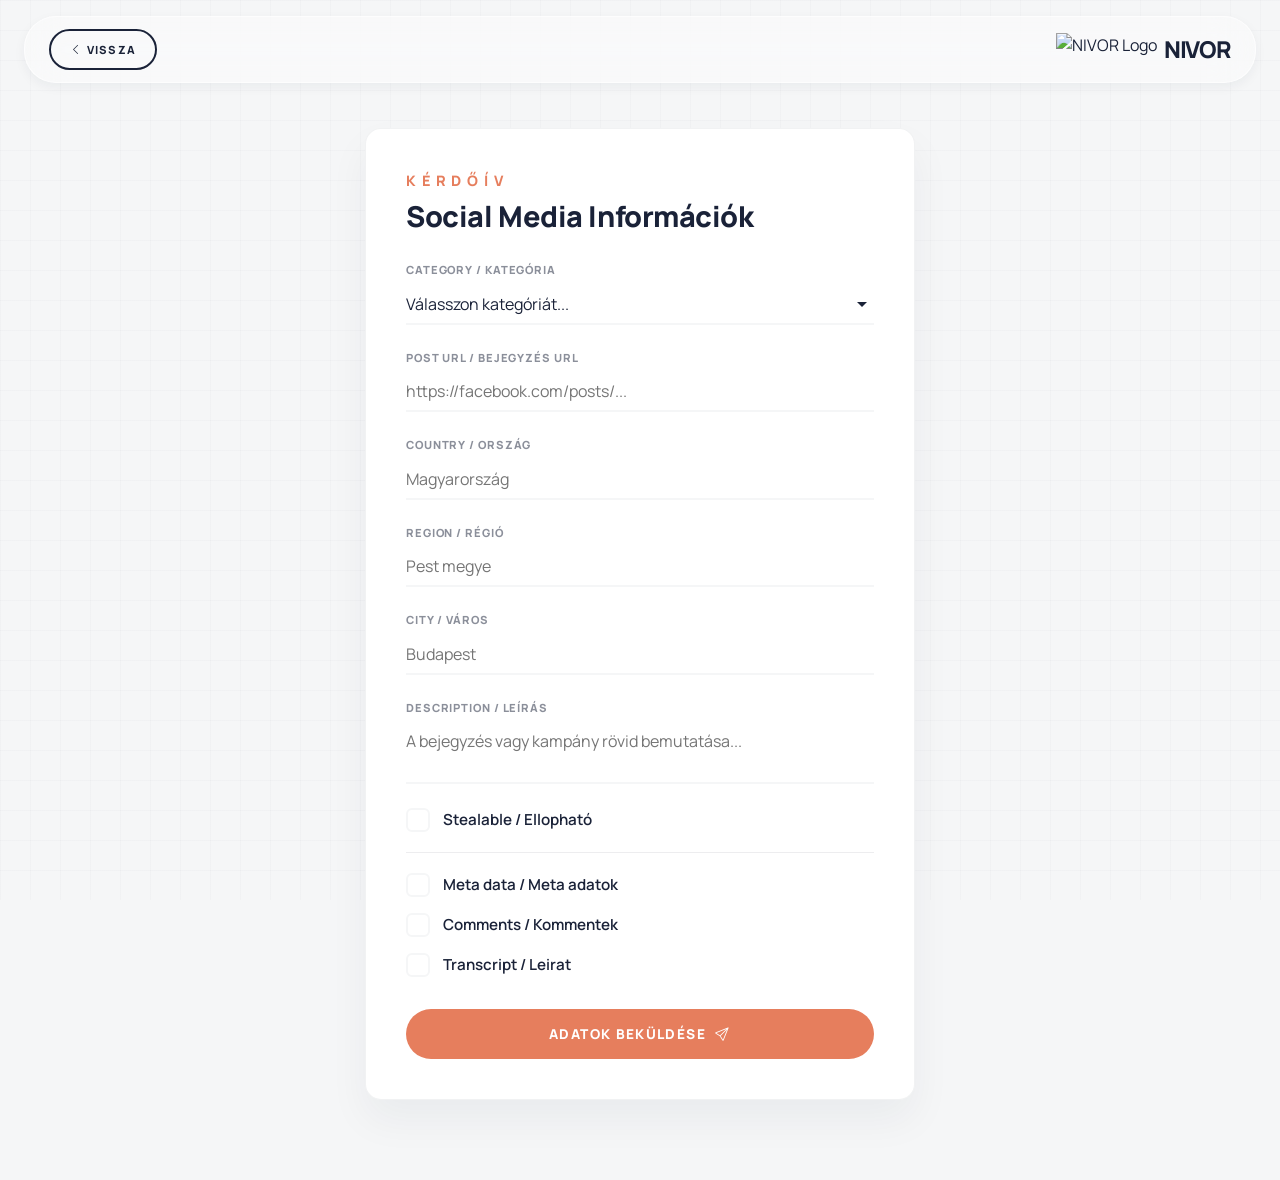
==== social-media-form.html @ d54afda8 "Initiation" ====
<!DOCTYPE html>
<html lang="hu">
<head>
    <meta charset="UTF-8">
    <meta name="viewport" content="width=device-width, initial-scale=1.0">
    <title>NIVOR | Social Media Információk</title>
    <!-- External Dependencies -->
    <link rel="stylesheet" href="https://cdn.jsdelivr.net/npm/bootstrap-icons@1.11.3/font/bootstrap-icons.min.css">
    <link href="https://fonts.googleapis.com/css2?family=Manrope:wght@400;500;600;800&display=swap" rel="stylesheet">
    <!-- NIVOR Brand System -->
    <link rel="stylesheet" href="nivor.css">
    <style>
        /* Compact page-specific layout & form elements */
        body {
            background-color: var(--brand-platinum);
            position: relative;
            min-height: 100vh;
        }

        /* Digital Mesh Background Pattern */
        .bg-pattern {
            position: fixed;
            inset: 0;
            z-index: -1;
            background-image: 
                linear-gradient(rgba(26, 34, 56, 0.02) 1px, transparent 1px),
                linear-gradient(90deg, rgba(26, 34, 56, 0.02) 1px, transparent 1px);
            background-size: 30px 30px;
            pointer-events: none;
        }

        /* Floating Compact Navbar */
        .nvr-navbar {
            position: fixed;
            top: 1rem;
            left: 1.5rem;
            right: 1.5rem;
            z-index: 100;
            padding: 0.75rem 1.5rem;
            display: flex;
            align-items: center;
            justify-content: space-between;
            box-shadow: var(--shadow-subtle);
        }

        .navbar-actions {
            display: flex;
            align-items: center;
        }

        /* Content Spacing */
        .main-content {
            padding-top: 7rem;
            padding-bottom: 5rem;
            display: flex;
            flex-direction: column;
            align-items: center;
        }

        /* Compact Form Container Card */
        .form-container {
            width: 100%;
            max-width: 550px;
            background: var(--surface-white);
            border-radius: var(--radius-md);
            padding: 2.5rem;
            box-shadow: var(--shadow-elevated);
            border: 1px solid rgba(26, 34, 56, 0.06);
            margin-top: 1rem;
        }

        /* Form Layout & Fields */
        .form-group {
            margin-bottom: 1.5rem;
            display: flex;
            flex-direction: column;
        }
        .form-group label {
            font-size: 0.7rem;
            font-weight: 800;
            color: var(--brand-prussian-blue);
            opacity: 0.5;
            text-transform: uppercase;
            letter-spacing: 0.08em;
            margin-bottom: 0.35rem;
        }
        .form-group input[type="text"],
        .form-group input[type="url"],
        .form-group select,
        .form-group textarea {
            border: none;
            border-bottom: 2px solid var(--brand-platinum);
            background: transparent;
            padding: 0.5rem 0;
            font-family: 'Manrope', sans-serif;
            font-size: 1rem;
            color: var(--brand-prussian-blue);
            outline: none;
            border-radius: 0;
            transition: border-color 0.3s var(--ease-premium);
        }
        .form-group input[type="text"]:focus,
        .form-group input[type="url"]:focus,
        .form-group select:focus,
        .form-group textarea:focus {
            border-color: var(--brand-burnt-peach);
        }
        .form-group select {
            cursor: pointer;
            -webkit-appearance: none;
            -moz-appearance: none;
            appearance: none;
            background-image: url("data:image/svg+xml;utf8,<svg fill='%231A2238' height='24' viewBox='0 0 24 24' width='24' xmlns='http://www.w3.org/2000/svg'><path d='M7 10l5 5 5-5z'/><path d='M0 0h24v24H0z' fill='none'/></svg>");
            background-repeat: no-repeat;
            background-position: right center;
            padding-right: 2rem;
        }
        .form-group textarea {
            resize: none;
            min-height: 60px;
            overflow-y: hidden;
        }

        .field-note {
            font-size: 0.7rem;
            color: var(--brand-burnt-peach);
            margin-top: 0.3rem;
            font-weight: 600;
            display: flex;
            align-items: center;
            gap: 0.25rem;
            opacity: 0.9;
        }

        /* Checkbox Styling */
        .checkbox-group {
            margin-bottom: 2rem;
            display: flex;
            flex-direction: column;
            gap: 1rem;
        }
        .checkbox-divider {
            height: 1px;
            background-color: rgba(26, 34, 56, 0.08);
            margin: 0.25rem 0;
            width: 100%;
        }
        .checkbox-container {
            display: inline-flex;
            align-items: center;
            gap: 0.8rem;
            cursor: pointer;
            user-select: none;
            font-size: 0.95rem;
            font-weight: 600;
            color: var(--brand-prussian-blue);
        }
        .checkbox-text {
            line-height: 24px;
            display: inline-block;
        }
        .checkbox-container input {
            position: absolute;
            opacity: 0;
            cursor: pointer;
            height: 0;
            width: 0;
        }
        .checkmark {
            flex-shrink: 0;
            display: inline-block;
            position: relative;
            height: 24px;
            width: 24px;
            background-color: transparent;
            border: 2px solid var(--brand-platinum);
            border-radius: 6px;
            transition: all 0.2s var(--ease-premium);
        }
        .checkbox-container:hover input ~ .checkmark {
            border-color: var(--brand-burnt-peach);
        }
        .checkbox-container input:checked ~ .checkmark {
            background-color: var(--brand-burnt-peach);
            border-color: var(--brand-burnt-peach);
        }
        .checkmark::after {
            content: "";
            position: absolute;
            display: none;
        }
        .checkbox-container input:checked ~ .checkmark::after {
            display: block;
        }
        .checkbox-container .checkmark::after {
            left: 7px;
            top: 3px;
            width: 5px;
            height: 11px;
            border: solid white;
            border-width: 0 2px 2px 0;
            transform: rotate(45deg);
        }

        /* Error/Alert Message Banner */
        .alert-banner {
            display: none;
            background-color: var(--brand-soft-blush);
            border-left: 4px solid var(--brand-burnt-peach);
            padding: 0.8rem 1.2rem;
            border-radius: var(--radius-sm);
            margin-bottom: 1.5rem;
            color: var(--brand-prussian-blue);
            font-size: 0.9rem;
            font-weight: 600;
            align-items: center;
            gap: 0.6rem;
        }

        /* Animation utilities */
        @keyframes spin {
            0% { transform: rotate(0deg); }
            100% { transform: rotate(360deg); }
        }
        .animate-spin {
            animation: spin 1s linear infinite;
        }

        /* Success Overlay Screen */
        .success-overlay {
            position: fixed;
            inset: 0;
            background: rgba(26, 34, 56, 0.7);
            backdrop-filter: blur(8px);
            display: none;
            justify-content: center;
            align-items: center;
            z-index: 1000;
            opacity: 0;
            transition: opacity 0.3s var(--ease-premium);
        }
        .success-overlay.active {
            display: flex;
            opacity: 1;
        }
        .success-card {
            padding: 2.5rem;
            max-width: 400px;
            width: 90%;
            text-align: center;
            background: var(--surface-white);
            border-radius: var(--radius-md);
            box-shadow: var(--shadow-floating);
            transform: translateY(20px);
            transition: transform 0.4s var(--ease-premium);
            border: 1px solid rgba(255, 255, 255, 0.6);
        }
        .success-overlay.active .success-card {
            transform: translateY(0);
        }
        .success-icon {
            font-size: 3.5rem;
            color: var(--brand-burnt-peach);
            margin-bottom: 1rem;
            line-height: 1;
        }
        .success-title {
            font-size: 1.5rem;
            font-weight: 800;
            color: var(--brand-prussian-blue);
            margin-bottom: 0.5rem;
        }
        .success-desc {
            font-size: 0.95rem;
            opacity: 0.7;
            margin-bottom: 1.5rem;
        }

        /* Responsive Overrides */
        @media (max-width: 768px) {
            .nvr-navbar {
                top: 0.75rem;
                left: 1rem;
                right: 1rem;
                padding: 0.6rem 1rem;
            }
            .main-content {
                padding-top: 6rem;
            }
            .form-container {
                padding: 1.75rem 1.25rem;
                margin-top: 0.5rem;
            }
        }
    </style>
</head>
<body>
    <div class="bg-pattern"></div>

    <!-- Floating Compact Header -->
    <header class="nvr-navbar glass">
        <a href="index.html" class="btn-nvr btn-nvr--outline" style="padding: 0.6rem 1.2rem; font-size: 0.7rem; gap: 0.3rem;">
            <i class="bi bi-chevron-left"></i> Vissza
        </a>
        <div class="navbar-actions">
            <img src="https://nivor.hu/nvr-content/marka/AB_MT_logoB.png" alt="NIVOR Logo" style="height: 34px; width: auto; display: block;" />
            <span style="font-family: 'Manrope', sans-serif; font-weight: 800; font-size: 1.45rem; letter-spacing: -0.05em; color: var(--brand-prussian-blue); line-height: 1; margin-left: 0.4rem; user-select: none;">NIVOR</span>
        </div>
    </header>

    <!-- Main Content Panel -->
    <main class="editorial-wrapper main-content">
        <!-- The Questionnaire Card Container -->
        <div class="form-container">
            <span class="section-tag" style="margin-bottom: 0.5rem;">KÉRDŐÍV</span>
            <h2 style="margin-bottom: 1.75rem; font-weight: 800; font-size: 1.8rem;">Social Media Információk</h2>

            <!-- Error Banner -->
            <div class="alert-banner" id="errorBanner" role="alert">
                <i class="bi bi-exclamation-triangle-fill" style="color: var(--brand-burnt-peach); font-size: 1.1rem;"></i>
                <span id="errorText">Hiba történt az adatok ellenőrzése során.</span>
            </div>

            <!-- Questionnaire Form -->
            <form id="socialMediaForm" novalidate>
                <!-- Category dropdown -->
                <div class="form-group">
                    <label for="category">Category / Kategória</label>
                    <select id="category" name="category" required>
                        <option value="" disabled selected>Válasszon kategóriát...</option>
                        <option value="Social Media">Social Media</option>
                        <option value="News & Blogs">News & Blogs</option>
                        <option value="Booking & Reviews">Booking & Reviews</option>
                        <option value="Video Platforms">Video Platforms</option>
                        <option value="Other">Other / Egyéb</option>
                    </select>
                </div>

                <!-- Social Media Post URL -->
                <div class="form-group">
                    <label for="url">Post URL / Bejegyzés URL</label>
                    <input type="url" id="url" name="url" placeholder="https://facebook.com/posts/..." required />
                </div>

                <!-- Country input (optional, falls back to empty string in payload) -->
                <div class="form-group">
                    <label for="country">Country / Ország</label>
                    <input type="text" id="country" name="country" placeholder="Magyarország" />
                </div>

                <!-- Region input (optional, falls back to empty string in payload) -->
                <div class="form-group">
                    <label for="region">Region / Régió</label>
                    <input type="text" id="region" name="region" placeholder="Pest megye" />
                </div>

                <!-- City input (optional, falls back to empty string in payload) -->
                <div class="form-group">
                    <label for="city">City / Város</label>
                    <input type="text" id="city" name="city" placeholder="Budapest" />
                </div>

                <!-- Description textarea (optional, falls back to empty string in payload) -->
                <div class="form-group">
                    <label for="description">Description / Leírás</label>
                    <textarea id="description" name="description" placeholder="A bejegyzés vagy kampány rövid bemutatása..."></textarea>
                </div>

                <!-- Checkboxes -->
                <div class="checkbox-group">
                    <label class="checkbox-container">
                        <input type="checkbox" id="stealable" name="stealable">
                        <span class="checkmark"></span>
                        <span class="checkbox-text">Stealable / Ellopható</span>
                    </label>

                    <div class="checkbox-divider"></div>

                    <label class="checkbox-container">
                        <input type="checkbox" id="metadata" name="metadata">
                        <span class="checkmark"></span>
                        <span class="checkbox-text">Meta data / Meta adatok</span>
                    </label>

                    <label class="checkbox-container">
                        <input type="checkbox" id="comments" name="comments">
                        <span class="checkmark"></span>
                        <span class="checkbox-text">Comments / Kommentek</span>
                    </label>

                    <label class="checkbox-container">
                        <input type="checkbox" id="transcript" name="transcript">
                        <span class="checkmark"></span>
                        <span class="checkbox-text">Transcript / Leirat</span>
                    </label>
                </div>

                <!-- Submit Button -->
                <button type="submit" class="btn-nvr btn-nvr--primary" id="submitBtn" style="width: 100%; justify-content: center; gap: 0.6rem; padding: 1rem 2rem;">
                    <span>Adatok Beküldése</span> <i class="bi bi-send" id="submitIcon"></i>
                </button>
            </form>
        </div>
    </main>

    <!-- Success Modal Overlay -->
    <div class="success-overlay" id="successOverlay" role="dialog" aria-modal="true" aria-labelledby="successTitle">
        <div class="success-card glass">
            <div class="success-icon">
                <i class="bi bi-check-circle-fill"></i>
            </div>
            <h2 class="success-title" id="successTitle">Sikeres beküldés!</h2>
            <p class="success-desc">A bejegyzés adatai sikeresen továbbításra kerültek az n8n webhook felé.</p>
            <button class="btn-nvr btn-nvr--primary" id="successCloseBtn" style="width: 100%; justify-content: center; padding: 1rem 2rem;">
                Rendben
            </button>
        </div>
    </div>

    <!-- JS Logic -->
    <script>
        // Webhook URL configuration loaded dynamically from config.json
        let N8N_WEBHOOK_URL = "";

        async function loadConfig() {
            try {
                const response = await fetch('config.json');
                if (response.ok) {
                    const config = await response.json();
                    N8N_WEBHOOK_URL = config.N8N_WH_Social || "";
                } else {
                    console.warn('Nem sikerült betölteni a config.json konfigurációs fájlt.');
                }
            } catch (err) {
                console.error('Hiba a konfiguráció betöltésekor:', err);
            }
        }
        loadConfig();

        // DOM Elements
        const form = document.getElementById('socialMediaForm');
        const submitBtn = document.getElementById('submitBtn');
        const submitIcon = document.getElementById('submitIcon');
        const errorBanner = document.getElementById('errorBanner');
        const errorText = document.getElementById('errorText');
        const descriptionTextarea = document.getElementById('description');

        const successOverlay = document.getElementById('successOverlay');
        const successCloseBtn = document.getElementById('successCloseBtn');

        // Auto-resize Description Textarea based on input content
        descriptionTextarea.addEventListener('input', function() {
            this.style.height = 'auto';
            this.style.height = this.scrollHeight + 'px';
        });

        // Hide Error Banner
        function hideError() {
            errorBanner.style.display = 'none';
        }

        // Show Error Banner
        function showError(msg) {
            errorText.textContent = msg;
            errorBanner.style.display = 'flex';
            errorBanner.scrollIntoView({ behavior: 'smooth', block: 'center' });
        }

        // Open Success Screen
        function showSuccess() {
            successOverlay.classList.add('active');
            document.body.style.overflow = 'hidden'; // prevent background scroll
        }

        // Close Success Screen
        function closeSuccess() {
            successOverlay.classList.remove('active');
            document.body.style.overflow = '';
        }
        successCloseBtn.addEventListener('click', closeSuccess);

        // Form Submit Handler
        form.addEventListener('submit', async (e) => {
            e.preventDefault();
            hideError();

            // Verification of Dynamic Webhook URL from config.json
            if (!N8N_WEBHOOK_URL) {
                showError('Konfigurációs figyelmeztetés: A Webhook URL nincs megadva. Kérjük, állítsd be az N8N_WH_Social mezőt a config.json fájlban!');
                console.warn('NIVOR Integration Error: N8N_WH_Social is empty. Please set it in config.json.');
                return;
            }

            // Client-side Validation Checks
            if (!form.checkValidity()) {
                const firstInvalid = form.querySelector(':invalid');
                if (firstInvalid) firstInvalid.focus();
                showError('Kérjük, töltsd ki az összes kötelező mezőt érvényes adatokkal!');
                return;
            }

            // Gather Data
            const formData = {
                timestamp: new Date().toISOString(),
                category: document.getElementById('category').value || "",
                url: (document.getElementById('url').value || "").trim(),
                country: (document.getElementById('country').value || "").trim(),
                region: (document.getElementById('region').value || "").trim(),
                city: (document.getElementById('city').value || "").trim(),
                description: (document.getElementById('description').value || "").trim(),
                stealable: document.getElementById('stealable').checked,
                metadata: document.getElementById('metadata').checked,
                comments: document.getElementById('comments').checked,
                transcript: document.getElementById('transcript').checked
            };

            // Loading state
            submitBtn.disabled = true;
            submitBtn.querySelector('span').textContent = 'Küldés folyamatban...';
            submitIcon.className = 'bi bi-arrow-repeat animate-spin';

            try {
                // POST fetch to n8n Webhook URL
                const response = await fetch(N8N_WEBHOOK_URL, {
                    method: 'POST',
                    headers: {
                        'Content-Type': 'application/json'
                    },
                    body: JSON.stringify(formData)
                });

                if (response.ok) {
                    form.reset();
                    descriptionTextarea.style.height = 'auto'; // Reset text area height
                    showSuccess();
                } else {
                    throw new Error(`A szerver válasza: ${response.status} ${response.statusText}`);
                }
            } catch (err) {
                console.error(err);
                showError(`Nem sikerült elküldeni az adatokat a webhooknak. Ellenőrizd a kapcsolatot és a config.json fájlban megadott Webhook URL-t! Részletek: ${err.message}`);
            } finally {
                // Restore state
                submitBtn.disabled = false;
                submitBtn.querySelector('span').textContent = 'Adatok Beküldése';
                submitIcon.className = 'bi bi-send';
            }
        });
    </script>
</body>
</html>
---- nivor.css ----
/* ============================================
   NIVOR BRAND SYSTEM — nivor.css
   Master Brand Tokens & Base Styles
   Version: 5.0
   ============================================ */

/* --- 1. DESIGN TOKENS --- */
:root {
    /* Primary */
    --brand-prussian-blue: #1A2238;
    --brand-burnt-peach: #E67E5D;
    /* Secondary */
    --brand-platinum: #F5F6F7;
    --brand-soft-blush: #F8E0E0;
    --brand-pale-sky: #F1F9FC;
    --brand-luxury-mono: #0F1420;
    --brand-bone-white: #FAF9F6;
    --surface-white: #FFFFFF;
    /* Radius */
    --radius-sm: 0.5rem;
    --radius-md: 1rem;
    --radius-lg: 2rem;
    --radius-full: 9999px;
    /* Shadows */
    --shadow-subtle: 0 4px 12px rgba(26, 34, 56, 0.05);
    --shadow-elevated: 0 20px 40px rgba(26, 34, 56, 0.05);
    --shadow-floating: 0 40px 80px rgba(26, 34, 56, 0.12);
    /* Motion */
    --ease-premium: cubic-bezier(0.25, 0.8, 0.25, 1);
    --ease-out: cubic-bezier(0.23, 1, 0.32, 1);
}

/* --- 2. GLOBAL RESET --- */
* { margin: 0; padding: 0; box-sizing: border-box; }
* { -webkit-tap-highlight-color: transparent; }

body {
    background-color: var(--brand-platinum);
    color: var(--brand-prussian-blue);
    font-family: 'Manrope', sans-serif;
    overflow-x: hidden;
    line-height: 1.6;
    -webkit-font-smoothing: antialiased;
}

/* --- 3. BRAND SELECTION & SCROLLBAR --- */
::selection {
    background: rgba(230, 126, 93, 0.2);
    color: inherit;
}

::-webkit-scrollbar { width: 10px; }
::-webkit-scrollbar-track { background: var(--brand-platinum); }
::-webkit-scrollbar-thumb {
    background: var(--brand-burnt-peach);
    border-radius: 10px;
    border: 2px solid var(--brand-platinum);
}
::-webkit-scrollbar-thumb:hover { background: #d46a4a; }

/* --- 4. BASE TYPOGRAPHY --- */
h1 {
    font-size: 3.5rem;
    font-weight: 800;
    line-height: 1.05;
    letter-spacing: -0.02em;
    color: var(--brand-prussian-blue);
}
h2 {
    font-size: 2.25rem;
    font-weight: 600;
    line-height: 1.15;
    letter-spacing: -0.015em;
    color: var(--brand-prussian-blue);
}
h3 {
    font-size: 1.5rem;
    font-weight: 600;
    line-height: 1.3;
    color: var(--brand-prussian-blue);
    opacity: 0.9;
}
h4 {
    font-size: 1.1rem;
    font-weight: 800;
    line-height: 1.2;
    letter-spacing: 0.1em;
    text-transform: uppercase;
    color: var(--brand-burnt-peach);
}
p {
    font-size: 1.2rem;
    font-weight: 400;
    line-height: 1.6;
    letter-spacing: 0.01em;
    color: var(--brand-prussian-blue);
    opacity: 0.7;
}
small {
    font-size: 0.75rem;
    font-weight: 400;
    line-height: 1.4;
    letter-spacing: 0.05em;
    color: var(--brand-prussian-blue);
    opacity: 0.5;
}
a {
    color: var(--brand-burnt-peach);
    text-decoration: none;
    font-weight: 600;
    transition: opacity 0.3s var(--ease-premium);
}
a:hover { opacity: 0.8; }

/* --- 5. LAYOUT WRAPPER --- */
.editorial-wrapper {
    max-width: 1600px;
    margin: 0 auto;
    padding: 0 4rem;
    overflow-x: hidden;
}

/* --- 6. SECTION TAG --- */
.section-tag {
    font-size: 0.9rem;
    font-weight: 800;
    text-transform: uppercase;
    letter-spacing: 0.4em;
    color: var(--brand-burnt-peach);
    margin-bottom: 1.5rem;
    display: block;
}

/* --- 7. BUTTONS --- */
.btn-nvr {
    padding: 1.25rem 2.5rem;
    border-radius: var(--radius-full);
    font-weight: 800;
    text-transform: uppercase;
    letter-spacing: 0.1em;
    font-size: 0.85rem;
    font-family: 'Manrope', sans-serif;
    cursor: pointer;
    border: none;
    display: inline-flex;
    align-items: center;
    gap: 0.8rem;
    transition: transform 0.16s var(--ease-premium),
                background 0.3s var(--ease-out),
                box-shadow 0.3s var(--ease-out);
    text-decoration: none;
}
.btn-nvr:hover { transform: translateY(-4px); }
.btn-nvr:active { transform: scale(0.97); }

.btn-nvr--primary { background: var(--brand-burnt-peach); color: white; }
.btn-nvr--primary:hover { background: #d46a4a; box-shadow: var(--shadow-elevated); }
.btn-nvr--secondary { background: var(--brand-prussian-blue); color: white; }
.btn-nvr--secondary:hover { opacity: 0.95; box-shadow: var(--shadow-elevated); }
.btn-nvr--outline {
    border: 2px solid var(--brand-prussian-blue);
    color: var(--brand-prussian-blue);
    background: transparent;
}
.btn-nvr--outline:hover { background: rgba(26, 34, 56, 0.05); }
.btn-nvr--glass {
    background: rgba(255,255,255,0.4);
    backdrop-filter: blur(20px);
    border: 1px solid rgba(0,0,0,0.1);
    color: var(--brand-prussian-blue);
}
.btn-nvr--night {
    background: var(--brand-luxury-mono);
    color: white;
    box-shadow: var(--shadow-floating);
}

/* --- 8. TEXT DECORATIONS --- */
.nvr-highlight {
    position: relative;
    display: inline-block;
    z-index: 1;
}
.nvr-highlight::before {
    content: "";
    position: absolute;
    bottom: 2px;
    left: -4px;
    right: -4px;
    height: 12px;
    background: rgba(230, 126, 93, 0.35);
    z-index: -1;
    border-radius: 99px;
}

/* --- 9. GLASSMORPHISM --- */
.glass {
    background: rgba(255, 255, 255, 0.4);
    backdrop-filter: blur(20px);
    border: 1px solid rgba(255, 255, 255, 0.6);
    border-radius: 2rem;
}

/* --- 10. LIGHTBOX --- */
.lightbox {
    position: fixed;
    inset: 0;
    background: rgba(26, 34, 56, 0.95);
    backdrop-filter: blur(20px);
    display: none;
    justify-content: center;
    align-items: center;
    z-index: 10000;
    cursor: zoom-out;
    opacity: 0;
    transition: opacity 0.4s var(--ease-premium);
}
.lightbox.active { display: flex; opacity: 1; }
.lightbox img {
    max-width: 90%;
    max-height: 90vh;
    border-radius: 1rem;
    box-shadow: 0 50px 100px rgba(0,0,0,0.5);
    transform: scale(0.9);
    transition: transform 0.5s var(--ease-premium);
}
.lightbox.active img { transform: scale(1); }

/* --- 11. SCROLL REVEAL (base state) --- */
.reveal {
    opacity: 0;
    transform: translateY(40px);
}

/* --- 12. RESPONSIVE — Tablet (≤1024px) --- */
@media (max-width: 1400px) {
    .editorial-wrapper { padding: 0 2rem; }
}

@media (max-width: 1024px) {
    h1 { font-size: 2.75rem; line-height: 1.1; letter-spacing: -0.015em; }
    h2 { font-size: 2rem; line-height: 1.2; letter-spacing: -0.01em; }
    h3 { font-size: 1.25rem; }
    h4 { font-size: 1rem; }
    p  { font-size: 1.1rem; line-height: 1.55; }
    small { font-size: 0.7rem; letter-spacing: 0.04em; }
    .btn-nvr { font-size: 0.8rem; }
}

/* --- 13. RESPONSIVE — Mobile (≤768px) --- */
@media (max-width: 768px) {
    .editorial-wrapper { padding: 0 1.5rem; }
    h1 { font-size: 2rem; line-height: 1.15; letter-spacing: -0.01em; }
    h2 { font-size: 1.5rem; line-height: 1.25; letter-spacing: 0; }
    h3 { font-size: 1.15rem; }
    h4 { font-size: 0.9rem; letter-spacing: 0.05em; }
    p  { font-size: 1rem; line-height: 1.5; letter-spacing: 0; }
    small { font-size: 0.7rem; letter-spacing: 0.02em; }
    .btn-nvr {
        width: 100%;
        justify-content: center;
        padding: 1.25rem 1.5rem;
        font-size: 0.8rem;
    }
}
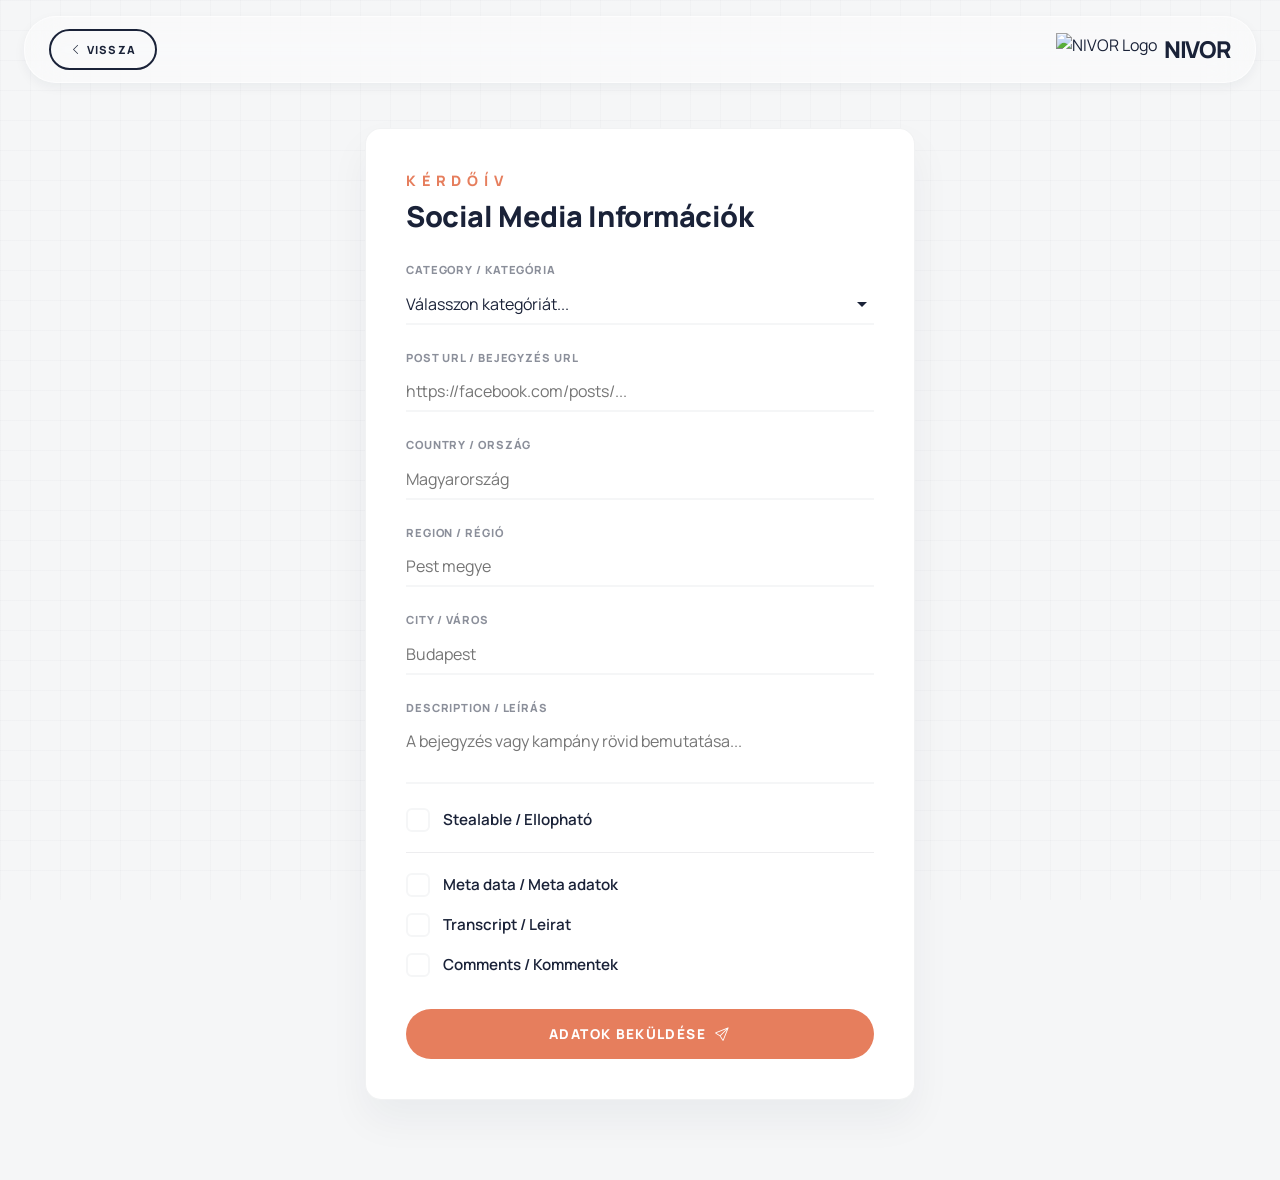
==== commit 86e04708: "Dependant comment logis fixed" ====
--- a/social-media-form.html
+++ b/social-media-form.html
@@ -9,302 +9,22 @@
     <link href="https://fonts.googleapis.com/css2?family=Manrope:wght@400;500;600;800&display=swap" rel="stylesheet">
     <!-- NIVOR Brand System -->
     <link rel="stylesheet" href="nivor.css">
-    <style>
-        /* Compact page-specific layout & form elements */
-        body {
-            background-color: var(--brand-platinum);
-            position: relative;
-            min-height: 100vh;
-        }
-
-        /* Digital Mesh Background Pattern */
-        .bg-pattern {
-            position: fixed;
-            inset: 0;
-            z-index: -1;
-            background-image: 
-                linear-gradient(rgba(26, 34, 56, 0.02) 1px, transparent 1px),
-                linear-gradient(90deg, rgba(26, 34, 56, 0.02) 1px, transparent 1px);
-            background-size: 30px 30px;
-            pointer-events: none;
-        }
-
-        /* Floating Compact Navbar */
-        .nvr-navbar {
-            position: fixed;
-            top: 1rem;
-            left: 1.5rem;
-            right: 1.5rem;
-            z-index: 100;
-            padding: 0.75rem 1.5rem;
-            display: flex;
-            align-items: center;
-            justify-content: space-between;
-            box-shadow: var(--shadow-subtle);
-        }
-
-        .navbar-actions {
-            display: flex;
-            align-items: center;
-        }
-
-        /* Content Spacing */
-        .main-content {
-            padding-top: 7rem;
-            padding-bottom: 5rem;
-            display: flex;
-            flex-direction: column;
-            align-items: center;
-        }
-
-        /* Compact Form Container Card */
-        .form-container {
-            width: 100%;
-            max-width: 550px;
-            background: var(--surface-white);
-            border-radius: var(--radius-md);
-            padding: 2.5rem;
-            box-shadow: var(--shadow-elevated);
-            border: 1px solid rgba(26, 34, 56, 0.06);
-            margin-top: 1rem;
-        }
-
-        /* Form Layout & Fields */
-        .form-group {
-            margin-bottom: 1.5rem;
-            display: flex;
-            flex-direction: column;
-        }
-        .form-group label {
-            font-size: 0.7rem;
-            font-weight: 800;
-            color: var(--brand-prussian-blue);
-            opacity: 0.5;
-            text-transform: uppercase;
-            letter-spacing: 0.08em;
-            margin-bottom: 0.35rem;
-        }
-        .form-group input[type="text"],
-        .form-group input[type="url"],
-        .form-group select,
-        .form-group textarea {
-            border: none;
-            border-bottom: 2px solid var(--brand-platinum);
-            background: transparent;
-            padding: 0.5rem 0;
-            font-family: 'Manrope', sans-serif;
-            font-size: 1rem;
-            color: var(--brand-prussian-blue);
-            outline: none;
-            border-radius: 0;
-            transition: border-color 0.3s var(--ease-premium);
-        }
-        .form-group input[type="text"]:focus,
-        .form-group input[type="url"]:focus,
-        .form-group select:focus,
-        .form-group textarea:focus {
-            border-color: var(--brand-burnt-peach);
-        }
-        .form-group select {
-            cursor: pointer;
-            -webkit-appearance: none;
-            -moz-appearance: none;
-            appearance: none;
-            background-image: url("data:image/svg+xml;utf8,<svg fill='%231A2238' height='24' viewBox='0 0 24 24' width='24' xmlns='http://www.w3.org/2000/svg'><path d='M7 10l5 5 5-5z'/><path d='M0 0h24v24H0z' fill='none'/></svg>");
-            background-repeat: no-repeat;
-            background-position: right center;
-            padding-right: 2rem;
-        }
-        .form-group textarea {
-            resize: none;
-            min-height: 60px;
-            overflow-y: hidden;
-        }
-
-        .field-note {
-            font-size: 0.7rem;
-            color: var(--brand-burnt-peach);
-            margin-top: 0.3rem;
-            font-weight: 600;
-            display: flex;
-            align-items: center;
-            gap: 0.25rem;
-            opacity: 0.9;
-        }
-
-        /* Checkbox Styling */
-        .checkbox-group {
-            margin-bottom: 2rem;
-            display: flex;
-            flex-direction: column;
-            gap: 1rem;
-        }
-        .checkbox-divider {
-            height: 1px;
-            background-color: rgba(26, 34, 56, 0.08);
-            margin: 0.25rem 0;
-            width: 100%;
-        }
-        .checkbox-container {
-            display: inline-flex;
-            align-items: center;
-            gap: 0.8rem;
-            cursor: pointer;
-            user-select: none;
-            font-size: 0.95rem;
-            font-weight: 600;
-            color: var(--brand-prussian-blue);
-        }
-        .checkbox-text {
-            line-height: 24px;
-            display: inline-block;
-        }
-        .checkbox-container input {
-            position: absolute;
-            opacity: 0;
-            cursor: pointer;
-            height: 0;
-            width: 0;
-        }
-        .checkmark {
-            flex-shrink: 0;
-            display: inline-block;
-            position: relative;
-            height: 24px;
-            width: 24px;
-            background-color: transparent;
-            border: 2px solid var(--brand-platinum);
-            border-radius: 6px;
-            transition: all 0.2s var(--ease-premium);
-        }
-        .checkbox-container:hover input ~ .checkmark {
-            border-color: var(--brand-burnt-peach);
-        }
-        .checkbox-container input:checked ~ .checkmark {
-            background-color: var(--brand-burnt-peach);
-            border-color: var(--brand-burnt-peach);
-        }
-        .checkmark::after {
-            content: "";
-            position: absolute;
-            display: none;
-        }
-        .checkbox-container input:checked ~ .checkmark::after {
-            display: block;
-        }
-        .checkbox-container .checkmark::after {
-            left: 7px;
-            top: 3px;
-            width: 5px;
-            height: 11px;
-            border: solid white;
-            border-width: 0 2px 2px 0;
-            transform: rotate(45deg);
-        }
-
-        /* Error/Alert Message Banner */
-        .alert-banner {
-            display: none;
-            background-color: var(--brand-soft-blush);
-            border-left: 4px solid var(--brand-burnt-peach);
-            padding: 0.8rem 1.2rem;
-            border-radius: var(--radius-sm);
-            margin-bottom: 1.5rem;
-            color: var(--brand-prussian-blue);
-            font-size: 0.9rem;
-            font-weight: 600;
-            align-items: center;
-            gap: 0.6rem;
-        }
-
-        /* Animation utilities */
-        @keyframes spin {
-            0% { transform: rotate(0deg); }
-            100% { transform: rotate(360deg); }
-        }
-        .animate-spin {
-            animation: spin 1s linear infinite;
-        }
-
-        /* Success Overlay Screen */
-        .success-overlay {
-            position: fixed;
-            inset: 0;
-            background: rgba(26, 34, 56, 0.7);
-            backdrop-filter: blur(8px);
-            display: none;
-            justify-content: center;
-            align-items: center;
-            z-index: 1000;
-            opacity: 0;
-            transition: opacity 0.3s var(--ease-premium);
-        }
-        .success-overlay.active {
-            display: flex;
-            opacity: 1;
-        }
-        .success-card {
-            padding: 2.5rem;
-            max-width: 400px;
-            width: 90%;
-            text-align: center;
-            background: var(--surface-white);
-            border-radius: var(--radius-md);
-            box-shadow: var(--shadow-floating);
-            transform: translateY(20px);
-            transition: transform 0.4s var(--ease-premium);
-            border: 1px solid rgba(255, 255, 255, 0.6);
-        }
-        .success-overlay.active .success-card {
-            transform: translateY(0);
-        }
-        .success-icon {
-            font-size: 3.5rem;
-            color: var(--brand-burnt-peach);
-            margin-bottom: 1rem;
-            line-height: 1;
-        }
-        .success-title {
-            font-size: 1.5rem;
-            font-weight: 800;
-            color: var(--brand-prussian-blue);
-            margin-bottom: 0.5rem;
-        }
-        .success-desc {
-            font-size: 0.95rem;
-            opacity: 0.7;
-            margin-bottom: 1.5rem;
-        }
-
-        /* Responsive Overrides */
-        @media (max-width: 768px) {
-            .nvr-navbar {
-                top: 0.75rem;
-                left: 1rem;
-                right: 1rem;
-                padding: 0.6rem 1rem;
-            }
-            .main-content {
-                padding-top: 6rem;
-            }
-            .form-container {
-                padding: 1.75rem 1.25rem;
-                margin-top: 0.5rem;
-            }
-        }
-    </style>
+    <!-- Page-Specific Layout Styling -->
+    <link rel="stylesheet" href="social-media-form.css">
+    <!-- NIVOR Global Submit ID Utility -->
+    <script src="global_submitid.js"></script>
 </head>
 <body>
     <div class="bg-pattern"></div>
 
     <!-- Floating Compact Header -->
     <header class="nvr-navbar glass">
-        <a href="index.html" class="btn-nvr btn-nvr--outline" style="padding: 0.6rem 1.2rem; font-size: 0.7rem; gap: 0.3rem;">
+        <a href="index.html" class="btn-nvr btn-nvr--outline nav-back-btn">
             <i class="bi bi-chevron-left"></i> Vissza
         </a>
         <div class="navbar-actions">
             <img src="https://nivor.hu/nvr-content/marka/AB_MT_logoB.png" alt="NIVOR Logo" style="height: 34px; width: auto; display: block;" />
-            <span style="font-family: 'Manrope', sans-serif; font-weight: 800; font-size: 1.45rem; letter-spacing: -0.05em; color: var(--brand-prussian-blue); line-height: 1; margin-left: 0.4rem; user-select: none;">NIVOR</span>
+            <span class="nav-logo-text">NIVOR</span>
         </div>
     </header>
 
@@ -313,7 +33,7 @@
         <!-- The Questionnaire Card Container -->
         <div class="form-container">
             <span class="section-tag" style="margin-bottom: 0.5rem;">KÉRDŐÍV</span>
-            <h2 style="margin-bottom: 1.75rem; font-weight: 800; font-size: 1.8rem;">Social Media Információk</h2>
+            <h2 class="form-title">Social Media Információk</h2>
 
             <!-- Error Banner -->
             <div class="alert-banner" id="errorBanner" role="alert">
@@ -342,25 +62,25 @@
                     <input type="url" id="url" name="url" placeholder="https://facebook.com/posts/..." required />
                 </div>
 
-                <!-- Country input (optional, falls back to empty string in payload) -->
+                <!-- Country input -->
                 <div class="form-group">
                     <label for="country">Country / Ország</label>
                     <input type="text" id="country" name="country" placeholder="Magyarország" />
                 </div>
 
-                <!-- Region input (optional, falls back to empty string in payload) -->
+                <!-- Region input -->
                 <div class="form-group">
                     <label for="region">Region / Régió</label>
                     <input type="text" id="region" name="region" placeholder="Pest megye" />
                 </div>
 
-                <!-- City input (optional, falls back to empty string in payload) -->
+                <!-- City input -->
                 <div class="form-group">
                     <label for="city">City / Város</label>
                     <input type="text" id="city" name="city" placeholder="Budapest" />
                 </div>
 
-                <!-- Description textarea (optional, falls back to empty string in payload) -->
+                <!-- Description textarea -->
                 <div class="form-group">
                     <label for="description">Description / Leírás</label>
                     <textarea id="description" name="description" placeholder="A bejegyzés vagy kampány rövid bemutatása..."></textarea>
@@ -383,16 +103,50 @@
                     </label>
 
                     <label class="checkbox-container">
+                        <input type="checkbox" id="transcript" name="transcript">
+                        <span class="checkmark"></span>
+                        <span class="checkbox-text">Transcript / Leirat</span>
+                    </label>
+
+                    <label class="checkbox-container">
                         <input type="checkbox" id="comments" name="comments">
                         <span class="checkmark"></span>
                         <span class="checkbox-text">Comments / Kommentek</span>
                     </label>
 
-                    <label class="checkbox-container">
-                        <input type="checkbox" id="transcript" name="transcript">
-                        <span class="checkmark"></span>
-                        <span class="checkbox-text">Transcript / Leirat</span>
-                    </label>
+                    <div id="commentsSubSection" style="display: none; margin-left: 2rem; margin-top: 0.5rem; margin-bottom: 0.5rem; flex-direction: column; gap: 1rem;">
+                        <!-- Comments Count -->
+                        <div class="form-group" style="margin-bottom: 0;">
+                            <label for="commentsCount">Comments Count / Kommentek száma</label>
+                            <select id="commentsCount" name="commentsCount">
+                                <option value="5">5</option>
+                                <option value="10">10</option>
+                                <option value="20" selected>20</option>
+                                <option value="30">30</option>
+                                <option value="40">40</option>
+                                <option value="50">50</option>
+                            </select>
+                        </div>
+
+                        <!-- Replies Checkbox -->
+                        <label class="checkbox-container">
+                            <input type="checkbox" id="replies" name="replies">
+                            <span class="checkmark"></span>
+                            <span class="checkbox-text">Replies / Válaszok</span>
+                        </label>
+
+                        <!-- Replies Count Dropdown -->
+                        <div class="form-group" style="margin-bottom: 0;">
+                            <label for="repliesCount">Replies Count / Válaszok száma</label>
+                            <select id="repliesCount" name="repliesCount" disabled>
+                                <option value="" disabled selected>-</option>
+                                <option value="1">1</option>
+                                <option value="2">2</option>
+                                <option value="3">3</option>
+                                <option value="4">4</option>
+                            </select>
+                        </div>
+                    </div>
                 </div>
 
                 <!-- Submit Button -->
@@ -417,135 +171,7 @@
         </div>
     </div>
 
-    <!-- JS Logic -->
-    <script>
-        // Webhook URL configuration loaded dynamically from config.json
-        let N8N_WEBHOOK_URL = "";
-
-        async function loadConfig() {
-            try {
-                const response = await fetch('config.json');
-                if (response.ok) {
-                    const config = await response.json();
-                    N8N_WEBHOOK_URL = config.N8N_WH_Social || "";
-                } else {
-                    console.warn('Nem sikerült betölteni a config.json konfigurációs fájlt.');
-                }
-            } catch (err) {
-                console.error('Hiba a konfiguráció betöltésekor:', err);
-            }
-        }
-        loadConfig();
-
-        // DOM Elements
-        const form = document.getElementById('socialMediaForm');
-        const submitBtn = document.getElementById('submitBtn');
-        const submitIcon = document.getElementById('submitIcon');
-        const errorBanner = document.getElementById('errorBanner');
-        const errorText = document.getElementById('errorText');
-        const descriptionTextarea = document.getElementById('description');
-
-        const successOverlay = document.getElementById('successOverlay');
-        const successCloseBtn = document.getElementById('successCloseBtn');
-
-        // Auto-resize Description Textarea based on input content
-        descriptionTextarea.addEventListener('input', function() {
-            this.style.height = 'auto';
-            this.style.height = this.scrollHeight + 'px';
-        });
-
-        // Hide Error Banner
-        function hideError() {
-            errorBanner.style.display = 'none';
-        }
-
-        // Show Error Banner
-        function showError(msg) {
-            errorText.textContent = msg;
-            errorBanner.style.display = 'flex';
-            errorBanner.scrollIntoView({ behavior: 'smooth', block: 'center' });
-        }
-
-        // Open Success Screen
-        function showSuccess() {
-            successOverlay.classList.add('active');
-            document.body.style.overflow = 'hidden'; // prevent background scroll
-        }
-
-        // Close Success Screen
-        function closeSuccess() {
-            successOverlay.classList.remove('active');
-            document.body.style.overflow = '';
-        }
-        successCloseBtn.addEventListener('click', closeSuccess);
-
-        // Form Submit Handler
-        form.addEventListener('submit', async (e) => {
-            e.preventDefault();
-            hideError();
-
-            // Verification of Dynamic Webhook URL from config.json
-            if (!N8N_WEBHOOK_URL) {
-                showError('Konfigurációs figyelmeztetés: A Webhook URL nincs megadva. Kérjük, állítsd be az N8N_WH_Social mezőt a config.json fájlban!');
-                console.warn('NIVOR Integration Error: N8N_WH_Social is empty. Please set it in config.json.');
-                return;
-            }
-
-            // Client-side Validation Checks
-            if (!form.checkValidity()) {
-                const firstInvalid = form.querySelector(':invalid');
-                if (firstInvalid) firstInvalid.focus();
-                showError('Kérjük, töltsd ki az összes kötelező mezőt érvényes adatokkal!');
-                return;
-            }
-
-            // Gather Data
-            const formData = {
-                timestamp: new Date().toISOString(),
-                category: document.getElementById('category').value || "",
-                url: (document.getElementById('url').value || "").trim(),
-                country: (document.getElementById('country').value || "").trim(),
-                region: (document.getElementById('region').value || "").trim(),
-                city: (document.getElementById('city').value || "").trim(),
-                description: (document.getElementById('description').value || "").trim(),
-                stealable: document.getElementById('stealable').checked,
-                metadata: document.getElementById('metadata').checked,
-                comments: document.getElementById('comments').checked,
-                transcript: document.getElementById('transcript').checked
-            };
-
-            // Loading state
-            submitBtn.disabled = true;
-            submitBtn.querySelector('span').textContent = 'Küldés folyamatban...';
-            submitIcon.className = 'bi bi-arrow-repeat animate-spin';
-
-            try {
-                // POST fetch to n8n Webhook URL
-                const response = await fetch(N8N_WEBHOOK_URL, {
-                    method: 'POST',
-                    headers: {
-                        'Content-Type': 'application/json'
-                    },
-                    body: JSON.stringify(formData)
-                });
-
-                if (response.ok) {
-                    form.reset();
-                    descriptionTextarea.style.height = 'auto'; // Reset text area height
-                    showSuccess();
-                } else {
-                    throw new Error(`A szerver válasza: ${response.status} ${response.statusText}`);
-                }
-            } catch (err) {
-                console.error(err);
-                showError(`Nem sikerült elküldeni az adatokat a webhooknak. Ellenőrizd a kapcsolatot és a config.json fájlban megadott Webhook URL-t! Részletek: ${err.message}`);
-            } finally {
-                // Restore state
-                submitBtn.disabled = false;
-                submitBtn.querySelector('span').textContent = 'Adatok Beküldése';
-                submitIcon.className = 'bi bi-send';
-            }
-        });
-    </script>
+    <!-- Page Interaction Script -->
+    <script src="social-media-form.js"></script>
 </body>
 </html>
--- a/nivor.css
+++ b/nivor.css
@@ -150,7 +150,7 @@
                 box-shadow 0.3s var(--ease-out);
     text-decoration: none;
 }
-.btn-nvr:hover { transform: translateY(-4px); }
+.btn-nvr:hover { transform: scale(1.02); }
 .btn-nvr:active { transform: scale(0.97); }
 
 .btn-nvr--primary { background: var(--brand-burnt-peach); color: white; }
--- a/social-media-form.css
+++ b/social-media-form.css
@@ -0,0 +1,330 @@
+/* Compact page-specific layout & form elements for social-media-form.html */
+
+body {
+    background-color: var(--brand-platinum);
+    position: relative;
+    min-height: 100vh;
+}
+
+/* Digital Mesh Background Pattern */
+.bg-pattern {
+    position: fixed;
+    inset: 0;
+    z-index: -1;
+    background-image: 
+        linear-gradient(rgba(26, 34, 56, 0.02) 1px, transparent 1px),
+        linear-gradient(90deg, rgba(26, 34, 56, 0.02) 1px, transparent 1px);
+    background-size: 30px 30px;
+    pointer-events: none;
+}
+
+/* Floating Compact Navbar */
+.nvr-navbar {
+    position: fixed;
+    top: 1rem;
+    left: 1.5rem;
+    right: 1.5rem;
+    z-index: 100;
+    padding: 0.75rem 1.5rem;
+    display: flex;
+    align-items: center;
+    justify-content: space-between;
+    box-shadow: var(--shadow-subtle);
+}
+
+.navbar-actions {
+    display: flex;
+    align-items: center;
+}
+.nav-back-btn {
+    padding: 0.6rem 1.2rem;
+    font-size: 0.7rem;
+    gap: 0.3rem;
+    display: inline-flex;
+    align-items: center;
+}
+.nav-logo-text {
+    font-family: 'Manrope', sans-serif;
+    font-weight: 800;
+    font-size: 1.45rem;
+    letter-spacing: -0.05em;
+    color: var(--brand-prussian-blue);
+    line-height: 1;
+    margin-left: 0.4rem;
+    user-select: none;
+}
+.form-title {
+    margin-bottom: 1.75rem;
+    font-weight: 800;
+    font-size: 1.8rem;
+    color: var(--brand-prussian-blue);
+}
+
+/* Content Spacing */
+.main-content {
+    padding-top: 7rem;
+    padding-bottom: 5rem;
+    display: flex;
+    flex-direction: column;
+    align-items: center;
+}
+
+/* Compact Form Container Card */
+.form-container {
+    width: 100%;
+    max-width: 550px;
+    background: var(--surface-white);
+    border-radius: var(--radius-md);
+    padding: 2.5rem;
+    box-shadow: var(--shadow-elevated);
+    border: 1px solid rgba(26, 34, 56, 0.06);
+    margin-top: 1rem;
+}
+
+/* Form Layout & Fields */
+.form-group {
+    margin-bottom: 1.5rem;
+    display: flex;
+    flex-direction: column;
+}
+.form-group label {
+    font-size: 0.7rem;
+    font-weight: 800;
+    color: var(--brand-prussian-blue);
+    opacity: 0.5;
+    text-transform: uppercase;
+    letter-spacing: 0.08em;
+    margin-bottom: 0.35rem;
+}
+.form-group input[type="text"],
+.form-group input[type="url"],
+.form-group select,
+.form-group textarea {
+    border: none;
+    border-bottom: 2px solid var(--brand-platinum);
+    background: transparent;
+    padding: 0.5rem 0;
+    font-family: 'Manrope', sans-serif;
+    font-size: 1rem;
+    color: var(--brand-prussian-blue);
+    outline: none;
+    border-radius: 0;
+    transition: border-color 0.3s var(--ease-premium);
+}
+.form-group input[type="text"]:focus,
+.form-group input[type="url"]:focus,
+.form-group select:focus,
+.form-group textarea:focus {
+    border-color: var(--brand-burnt-peach);
+}
+.form-group select {
+    cursor: pointer;
+    -webkit-appearance: none;
+    -moz-appearance: none;
+    appearance: none;
+    background-image: url("data:image/svg+xml;utf8,<svg fill='%231A2238' height='24' viewBox='0 0 24 24' width='24' xmlns='http://www.w3.org/2000/svg'><path d='M7 10l5 5 5-5z'/><path d='M0 0h24v24H0z' fill='none'/></svg>");
+    background-repeat: no-repeat;
+    background-position: right center;
+    padding-right: 2rem;
+}
+.form-group select:disabled {
+    opacity: 0.45;
+    cursor: not-allowed;
+    border-bottom-color: rgba(26, 34, 56, 0.1);
+    background-image: url("data:image/svg+xml;utf8,<svg fill='%231A2238' fill-opacity='0.4' height='24' viewBox='0 0 24 24' width='24' xmlns='http://www.w3.org/2000/svg'><path d='M7 10l5 5 5-5z'/><path d='M0 0h24v24H0z' fill='none'/></svg>");
+}
+.form-group textarea {
+    resize: none;
+    min-height: 60px;
+    overflow-y: hidden;
+}
+
+.field-note {
+    font-size: 0.7rem;
+    color: var(--brand-burnt-peach);
+    margin-top: 0.3rem;
+    font-weight: 600;
+    display: flex;
+    align-items: center;
+    gap: 0.25rem;
+    opacity: 0.9;
+}
+
+/* Checkbox Styling */
+.checkbox-group {
+    margin-bottom: 2rem;
+    display: flex;
+    flex-direction: column;
+    gap: 1rem;
+}
+.checkbox-divider {
+    height: 1px;
+    background-color: rgba(26, 34, 56, 0.08);
+    margin: 0.25rem 0;
+    width: 100%;
+}
+.checkbox-container {
+    display: inline-flex;
+    align-items: center;
+    gap: 0.8rem;
+    cursor: pointer;
+    user-select: none;
+    font-size: 0.95rem;
+    font-weight: 600;
+    color: var(--brand-prussian-blue);
+}
+.checkbox-text {
+    line-height: 24px;
+    display: inline-block;
+}
+.checkbox-container input {
+    position: absolute;
+    opacity: 0;
+    cursor: pointer;
+    height: 0;
+    width: 0;
+}
+.checkmark {
+    flex-shrink: 0;
+    display: inline-block;
+    position: relative;
+    height: 24px;
+    width: 24px;
+    background-color: transparent;
+    border: 2px solid var(--brand-platinum);
+    border-radius: 6px;
+    transition: all 0.2s var(--ease-premium);
+}
+.checkbox-container:hover input ~ .checkmark {
+    border-color: var(--brand-burnt-peach);
+}
+.checkbox-container input:checked ~ .checkmark {
+    background-color: var(--brand-burnt-peach);
+    border-color: var(--brand-burnt-peach);
+}
+.checkmark::after {
+    content: "";
+    position: absolute;
+    display: none;
+}
+.checkbox-container input:checked ~ .checkmark::after {
+    display: block;
+}
+.checkbox-container .checkmark::after {
+    left: 7px;
+    top: 3px;
+    width: 5px;
+    height: 11px;
+    border: solid white;
+    border-width: 0 2px 2px 0;
+    transform: rotate(45deg);
+}
+
+/* Error/Alert Message Banner */
+.alert-banner {
+    display: none;
+    background-color: var(--brand-soft-blush);
+    border-left: 4px solid var(--brand-burnt-peach);
+    padding: 0.8rem 1.2rem;
+    border-radius: var(--radius-sm);
+    margin-bottom: 1.5rem;
+    color: var(--brand-prussian-blue);
+    font-size: 0.9rem;
+    font-weight: 600;
+    align-items: center;
+    gap: 0.6rem;
+}
+
+/* Animation utilities */
+@keyframes spin {
+    0% { transform: rotate(0deg); }
+    100% { transform: rotate(360deg); }
+}
+.animate-spin {
+    animation: spin 1s linear infinite;
+}
+
+/* Success Overlay Screen */
+.success-overlay {
+    position: fixed;
+    inset: 0;
+    background: rgba(26, 34, 56, 0.7);
+    backdrop-filter: blur(8px);
+    display: none;
+    justify-content: center;
+    align-items: center;
+    z-index: 1000;
+    opacity: 0;
+    transition: opacity 0.3s var(--ease-premium);
+}
+.success-overlay.active {
+    display: flex;
+    opacity: 1;
+}
+.success-card {
+    padding: 2.5rem;
+    max-width: 400px;
+    width: 90%;
+    text-align: center;
+    background: var(--surface-white);
+    border-radius: var(--radius-md);
+    box-shadow: var(--shadow-floating);
+    transform: scale(0.95);
+    transition: transform 0.4s var(--ease-premium);
+    border: 1px solid rgba(255, 255, 255, 0.6);
+}
+.success-overlay.active .success-card {
+    transform: scale(1);
+}
+.success-icon {
+    font-size: 3.5rem;
+    color: var(--brand-burnt-peach);
+    margin-bottom: 1rem;
+    line-height: 1;
+}
+.success-title {
+    font-size: 1.5rem;
+    font-weight: 800;
+    color: var(--brand-prussian-blue);
+    margin-bottom: 0.5rem;
+}
+.success-desc {
+    font-size: 0.95rem;
+    opacity: 0.7;
+    margin-bottom: 1.5rem;
+}
+
+/* Responsive Overrides */
+@media (max-width: 768px) {
+    .nvr-navbar {
+        top: 0.75rem;
+        left: 0.5rem;
+        right: 0.5rem;
+        padding: 0.5rem 0.75rem;
+    }
+    .nav-back-btn {
+        width: auto;
+        padding: 0.4rem 0.75rem;
+        font-size: 0.65rem;
+    }
+    .nav-logo-text {
+        font-size: 1.15rem;
+    }
+    .main-content {
+        padding-top: 5rem;
+    }
+    .form-container {
+        padding: 1.25rem 1rem;
+        margin-top: 0.5rem;
+    }
+    .form-title {
+        font-size: 1.4rem;
+        margin-bottom: 1.25rem;
+    }
+    .checkbox-group {
+        gap: 0.75rem;
+    }
+    .checkbox-container {
+        font-size: 0.85rem;
+    }
+}
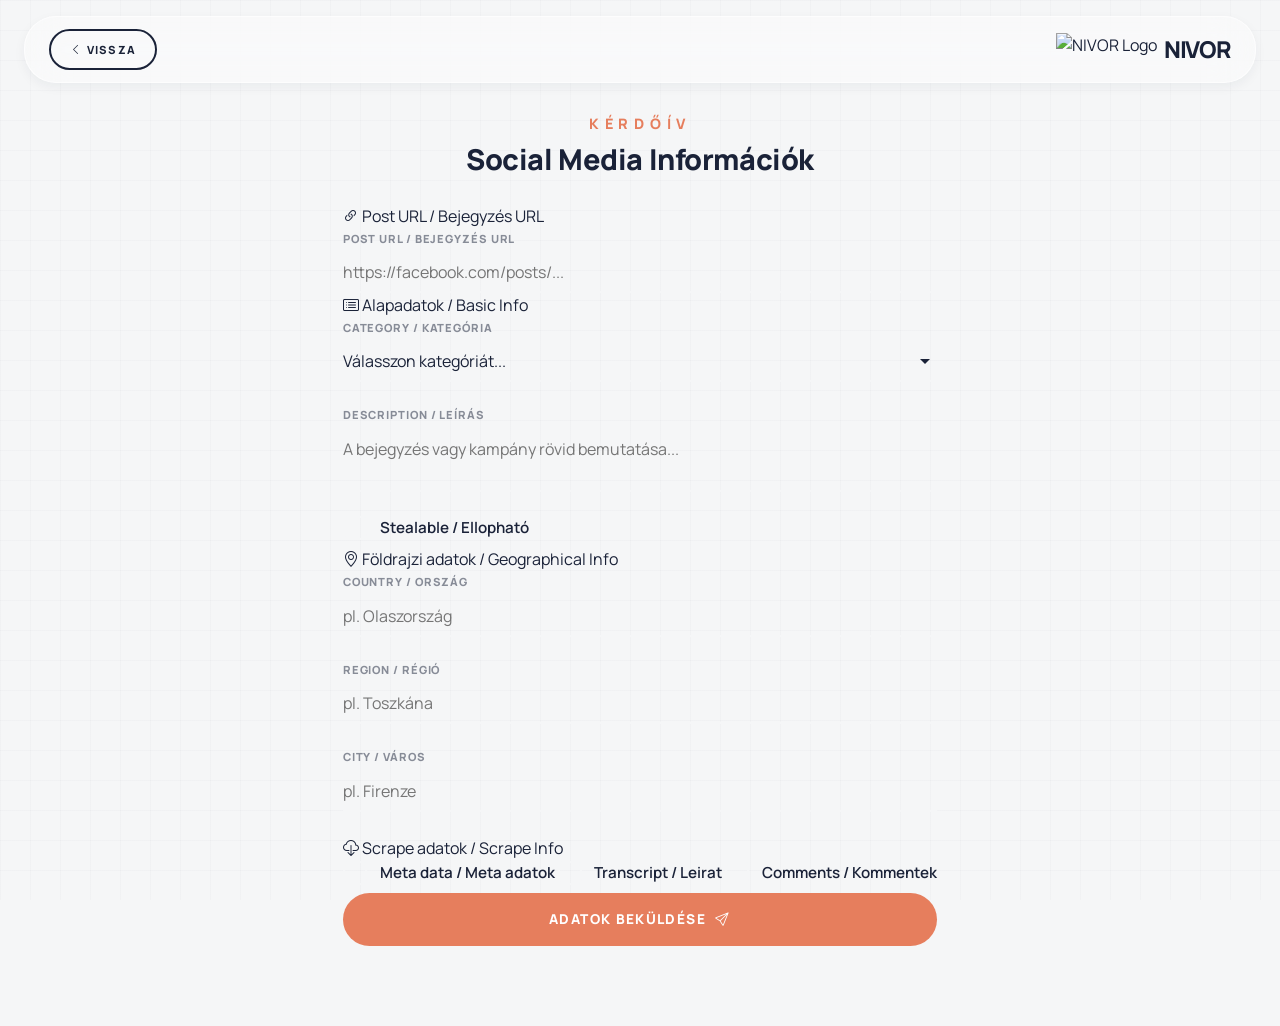
==== commit f7e1d17f: "list update" ====
--- a/social-media-form.html
+++ b/social-media-form.html
@@ -31,9 +31,9 @@
     <!-- Main Content Panel -->
     <main class="editorial-wrapper main-content">
         <!-- The Questionnaire Card Container -->
-        <div class="form-container">
-            <span class="section-tag" style="margin-bottom: 0.5rem;">KÉRDŐÍV</span>
-            <h2 class="form-title">Social Media Információk</h2>
+        <div class="form-wrapper-outer">
+            <span class="section-tag" style="margin-bottom: 0.5rem; text-align: center; display: block;">KÉRDŐÍV</span>
+            <h2 class="form-title" style="text-align: center;">Social Media Információk</h2>
 
             <!-- Error Banner -->
             <div class="alert-banner" id="errorBanner" role="alert">
@@ -43,80 +43,111 @@
 
             <!-- Questionnaire Form -->
             <form id="socialMediaForm" novalidate>
-                <!-- Category dropdown -->
-                <div class="form-group">
-                    <label for="category">Category / Kategória</label>
-                    <select id="category" name="category" required>
-                        <option value="" disabled selected>Válasszon kategóriát...</option>
-                        <option value="Social Media">Social Media</option>
-                        <option value="News & Blogs">News & Blogs</option>
-                        <option value="Booking & Reviews">Booking & Reviews</option>
-                        <option value="Video Platforms">Video Platforms</option>
-                        <option value="Other">Other / Egyéb</option>
-                    </select>
-                </div>
-
-                <!-- Social Media Post URL -->
-                <div class="form-group">
-                    <label for="url">Post URL / Bejegyzés URL</label>
-                    <input type="url" id="url" name="url" placeholder="https://facebook.com/posts/..." required />
-                </div>
-
-                <!-- Country input -->
-                <div class="form-group">
-                    <label for="country">Country / Ország</label>
-                    <input type="text" id="country" name="country" placeholder="Magyarország" />
-                </div>
-
-                <!-- Region input -->
-                <div class="form-group">
-                    <label for="region">Region / Régió</label>
-                    <input type="text" id="region" name="region" placeholder="Pest megye" />
-                </div>
-
-                <!-- City input -->
-                <div class="form-group">
-                    <label for="city">City / Város</label>
-                    <input type="text" id="city" name="city" placeholder="Budapest" />
-                </div>
-
-                <!-- Description textarea -->
-                <div class="form-group">
-                    <label for="description">Description / Leírás</label>
-                    <textarea id="description" name="description" placeholder="A bejegyzés vagy kampány rövid bemutatása..."></textarea>
-                </div>
-
-                <!-- Checkboxes -->
-                <div class="checkbox-group">
-                    <label class="checkbox-container">
-                        <input type="checkbox" id="stealable" name="stealable">
-                        <span class="checkmark"></span>
-                        <span class="checkbox-text">Stealable / Ellopható</span>
-                    </label>
-
-                    <div class="checkbox-divider"></div>
-
-                    <label class="checkbox-container">
-                        <input type="checkbox" id="metadata" name="metadata">
-                        <span class="checkmark"></span>
-                        <span class="checkbox-text">Meta data / Meta adatok</span>
-                    </label>
-
-                    <label class="checkbox-container">
-                        <input type="checkbox" id="transcript" name="transcript">
-                        <span class="checkmark"></span>
-                        <span class="checkbox-text">Transcript / Leirat</span>
-                    </label>
-
-                    <label class="checkbox-container">
-                        <input type="checkbox" id="comments" name="comments">
-                        <span class="checkmark"></span>
-                        <span class="checkbox-text">Comments / Kommentek</span>
-                    </label>
-
-                    <div id="commentsSubSection" style="display: none; margin-left: 2rem; margin-top: 0.5rem; margin-bottom: 0.5rem; flex-direction: column; gap: 1rem;">
+                
+                <!-- Island 1: Post URL -->
+                <div class="form-card-island">
+                    <div class="form-section-header">
+                        <i class="bi bi-link-45deg"></i> Post URL / Bejegyzés URL
+                    </div>
+                    <div class="form-group" style="margin-bottom: 0;">
+                        <label for="url">Post URL / Bejegyzés URL</label>
+                        <input type="url" id="url" name="url" placeholder="https://facebook.com/posts/..." required />
+                    </div>
+                </div>
+
+                <!-- Island 2: Alapadatok -->
+                <div class="form-card-island">
+                    <div class="form-section-header">
+                        <i class="bi bi-card-list"></i> Alapadatok / Basic Info
+                    </div>
+                    <div class="form-group">
+                        <label for="category">Category / Kategória</label>
+                        <select id="category" name="category" required>
+                            <option value="" disabled selected>Válasszon kategóriát...</option>
+                            <option value="Destination General">Destination General</option>
+                            <option value="Destination Programs">Destination Programs</option>
+                            <option value="Destination Gastronomy">Destination Gastronomy</option>
+                            <option value="Destination Visit Instead">Destination Visit Instead</option>
+                            <option value="Travel Tips & Tricks">Travel Tips & Tricks</option>
+                            <option value="Travel Politics">Travel Politics</option>
+                            <option value="Planning Tools">Planning Tools</option>
+                            <option value="Competition">Competition</option>
+                            <option value="Business Tools">Business Tools</option>
+                            <option value="Business Legal">Business Legal</option>
+                            <option value="Ideas & Tutorials">Ideas & Tutorials</option>
+                        </select>
+                    </div>
+
+                    <div class="form-group">
+                        <label for="description">Description / Leírás</label>
+                        <textarea id="description" name="description" placeholder="A bejegyzés vagy kampány rövid bemutatása..."></textarea>
+                    </div>
+
+                    <div style="margin-top: 1rem;">
+                        <label class="checkbox-container">
+                            <input type="checkbox" id="stealable" name="stealable">
+                            <span class="checkmark"></span>
+                            <span class="checkbox-text">Stealable / Ellopható</span>
+                        </label>
+                    </div>
+                </div>
+
+                <!-- Island 3: Lokáció -->
+                <div class="form-card-island">
+                    <div class="form-section-header">
+                        <i class="bi bi-geo-alt"></i> Földrajzi adatok / Geographical Info
+                    </div>
+                    <div class="form-row form-row--three-cols">
+                        <!-- Country input -->
+                        <div class="form-group">
+                            <label for="country">Country / Ország</label>
+                            <input type="text" id="country" name="country" placeholder="pl. Olaszország" />
+                        </div>
+
+                        <!-- Region input -->
+                        <div class="form-group">
+                            <label for="region">Region / Régió</label>
+                            <input type="text" id="region" name="region" placeholder="pl. Toszkána" />
+                        </div>
+
+                        <!-- City input -->
+                        <div class="form-group">
+                            <label for="city">City / Város</label>
+                            <input type="text" id="city" name="city" placeholder="pl. Firenze" />
+                        </div>
+                    </div>
+                </div>
+
+                <!-- Island 4: Scrape adatok -->
+                <div class="form-card-island">
+                    <div class="form-section-header">
+                        <i class="bi bi-cloud-download"></i> Scrape adatok / Scrape Info
+                    </div>
+                    
+                    <!-- Checkboxes -->
+                    <div class="checkbox-grid">
+                        <label class="checkbox-container">
+                            <input type="checkbox" id="metadata" name="metadata">
+                            <span class="checkmark"></span>
+                            <span class="checkbox-text">Meta data / Meta adatok</span>
+                        </label>
+
+                        <label class="checkbox-container">
+                            <input type="checkbox" id="transcript" name="transcript">
+                            <span class="checkmark"></span>
+                            <span class="checkbox-text">Transcript / Leirat</span>
+                        </label>
+
+                        <label class="checkbox-container">
+                            <input type="checkbox" id="comments" name="comments">
+                            <span class="checkmark"></span>
+                            <span class="checkbox-text">Comments / Kommentek</span>
+                        </label>
+                    </div>
+
+                    <div id="commentsSubSection" class="comments-subsection" style="display: none;">
                         <!-- Comments Count -->
-                        <div class="form-group" style="margin-bottom: 0;">
+                        <div class="form-group">
                             <label for="commentsCount">Comments Count / Kommentek száma</label>
                             <select id="commentsCount" name="commentsCount">
                                 <option value="5">5</option>
@@ -150,7 +181,7 @@
                 </div>
 
                 <!-- Submit Button -->
-                <button type="submit" class="btn-nvr btn-nvr--primary" id="submitBtn" style="width: 100%; justify-content: center; gap: 0.6rem; padding: 1rem 2rem;">
+                <button type="submit" class="btn-nvr btn-nvr--primary" id="submitBtn" style="width: 100%; justify-content: center; gap: 0.6rem; padding: 1.1rem 2rem;">
                     <span>Adatok Beküldése</span> <i class="bi bi-send" id="submitIcon"></i>
                 </button>
             </form>
